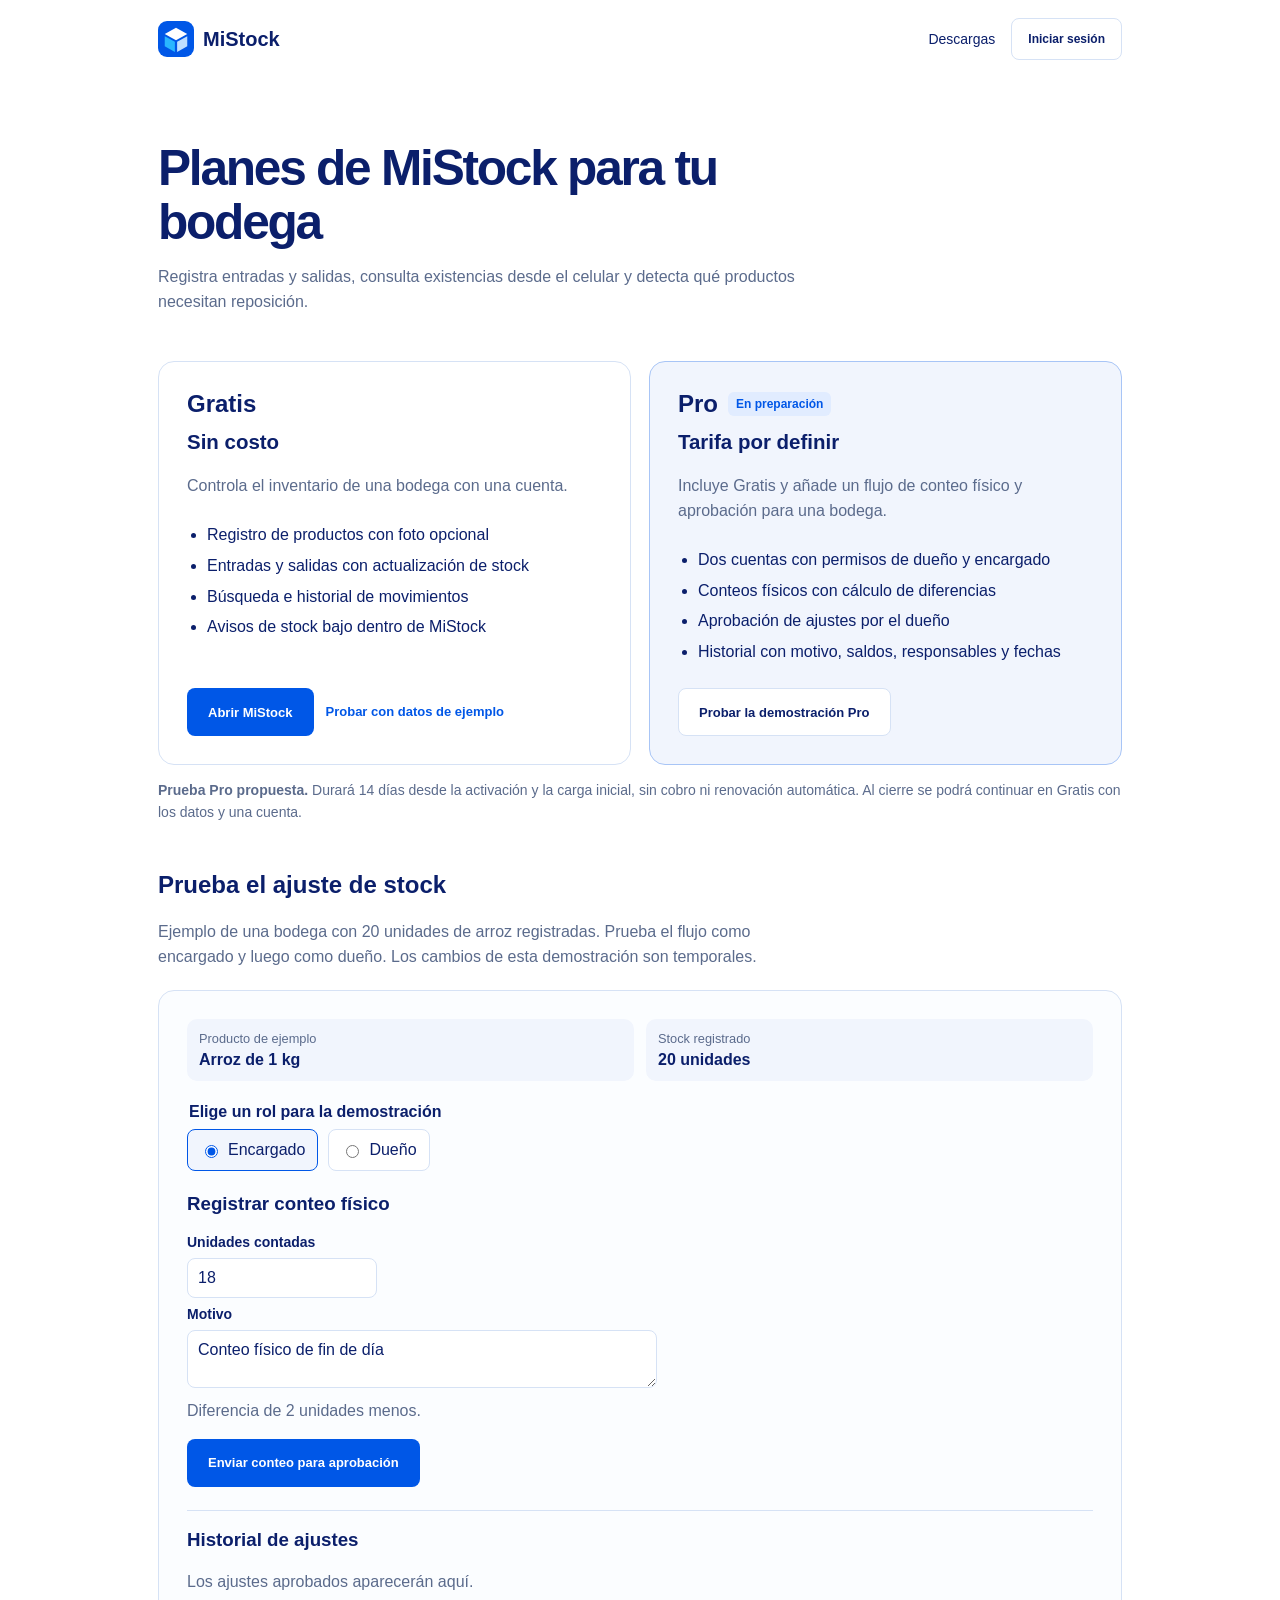
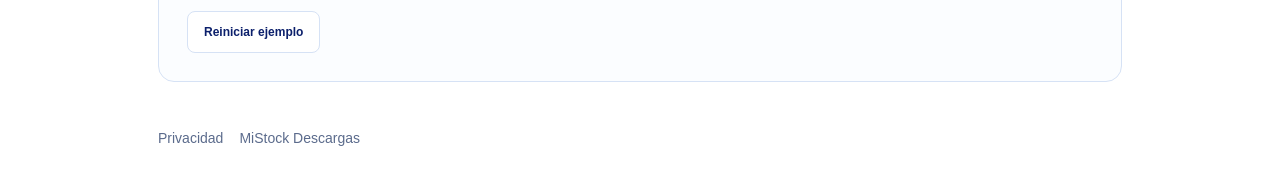
==== planes.html @ 6cb5d9ac "Publicar planes y demostración Pro de MiStock" ====
<!doctype html>
<html lang="es">
<head>
  <meta charset="utf-8">
  <meta name="viewport" content="width=device-width,initial-scale=1">
  <meta name="theme-color" content="#0057e7">
  <meta name="description" content="Compara MiStock Gratis y la propuesta de MiStock Pro para tu bodega. Prueba el flujo de conteo físico con datos de ejemplo.">
  <title>Planes de MiStock para bodegas</title>
  <link rel="icon" href="./logo.svg">
  <link rel="stylesheet" href="./base.css">
  <link rel="stylesheet" href="./planes.css">
  <script type="module" src="./planes.js"></script>
</head>
<body>
  <a class="skip-link" href="#contenido">Saltar al contenido</a>
  <header class="plans-header">
    <a class="plans-brand" href="./"><img src="./logo.svg" width="36" height="36" alt="">MiStock</a>
    <nav aria-label="Navegación">
      <a href="https://davjstudio.github.io/mistock-descargas/">Descargas</a>
      <a class="btn btn-outline btn-small" href="./">Iniciar sesión</a>
    </nav>
  </header>
  <main id="contenido" class="plans-main">
    <div class="plans-intro">
      <h1>Planes de MiStock para tu bodega</h1>
      <p>Registra entradas y salidas, consulta existencias desde el celular y detecta qué productos necesitan reposición.</p>
    </div>
    <div class="plans-grid">
      <section class="plan-card" aria-labelledby="gratis">
        <h2 id="gratis">Gratis</h2>
        <p class="plan-price">Sin costo</p>
        <p>Controla el inventario de una bodega con una cuenta.</p>
        <ul>
          <li>Registro de productos con foto opcional</li>
          <li>Entradas y salidas con actualización de stock</li>
          <li>Búsqueda e historial de movimientos</li>
          <li>Avisos de stock bajo dentro de MiStock</li>
        </ul>
        <div class="plan-actions">
          <a class="btn btn-primary" href="./">Abrir MiStock</a>
          <a class="text-link" href="./?demo=1">Probar con datos de ejemplo</a>
        </div>
      </section>
      <section class="plan-card plan-pro" aria-labelledby="pro">
        <h2 id="pro">Pro <span class="plan-label">En preparación</span></h2>
        <p class="plan-price">Tarifa por definir</p>
        <p>Incluye Gratis y añade un flujo de conteo físico y aprobación para una bodega.</p>
        <ul>
          <li>Dos cuentas con permisos de dueño y encargado</li>
          <li>Conteos físicos con cálculo de diferencias</li>
          <li>Aprobación de ajustes por el dueño</li>
          <li>Historial con motivo, saldos, responsables y fechas</li>
        </ul>
        <div class="plan-actions">
          <a class="btn btn-outline" href="#demo-pro">Probar la demostración Pro</a>
        </div>
      </section>
    </div>
    <p class="pilot-note"><strong>Prueba Pro propuesta.</strong> Durará 14 días desde la activación y la carga inicial, sin cobro ni renovación automática. Al cierre se podrá continuar en Gratis con los datos y una cuenta.</p>
    <section id="demo-pro" class="demo-section" aria-labelledby="demo-title">
      <h2 id="demo-title">Prueba el ajuste de stock</h2>
      <p>Ejemplo de una bodega con 20 unidades de arroz registradas. Prueba el flujo como encargado y luego como dueño. Los cambios de esta demostración son temporales.</p>
      <div class="demo-card">
        <div class="demo-summary">
          <div><span>Producto de ejemplo</span><strong>Arroz de 1 kg</strong></div>
          <div><span>Stock registrado</span><strong><output id="demo-stock">20</output> unidades</strong></div>
        </div>
        <fieldset class="role-picker">
          <legend>Elige un rol para la demostración</legend>
          <label><input type="radio" name="demo-role" value="encargado" checked> Encargado</label>
          <label><input type="radio" name="demo-role" value="dueno"> Dueño</label>
        </fieldset>
        <div id="encargado-panel">
          <h3>Registrar conteo físico</h3>
          <form id="demo-count">
            <label for="count-quantity">Unidades contadas</label>
            <input id="count-quantity" name="quantity" type="number" min="0" max="999999" step="1" value="18" required inputmode="numeric">
            <label for="count-reason">Motivo</label>
            <textarea id="count-reason" name="reason" maxlength="160" rows="2" required>Conteo físico de fin de día</textarea>
            <p class="difference" id="demo-difference">Diferencia de 2 unidades menos.</p>
            <button class="btn btn-primary" id="send-count" type="submit">Enviar conteo para aprobación</button>
          </form>
          <p id="count-locked" hidden>El conteo está pendiente. Cambia al rol Dueño para revisarlo.</p>
        </div>
        <div id="dueno-panel" hidden>
          <h3>Revisar conteo pendiente</h3>
          <p id="review-empty">El encargado debe enviar un conteo para que el dueño pueda revisarlo.</p>
          <div id="review-details" hidden>
            <dl class="audit-fields">
              <div><dt>Stock anterior</dt><dd id="review-stock"></dd></div>
              <div><dt>Conteo físico</dt><dd id="review-count"></dd></div>
              <div><dt>Diferencia</dt><dd id="review-difference"></dd></div>
              <div><dt>Motivo</dt><dd id="review-reason"></dd></div>
              <div><dt>Registrado por</dt><dd>Encargado de ejemplo</dd></div>
            </dl>
            <button class="btn btn-primary" id="approve-count" type="button">Aprobar ajuste</button>
          </div>
        </div>
        <p id="demo-status" class="demo-status" role="status"></p>
        <div class="demo-history">
          <h3>Historial de ajustes</h3>
          <p id="history-empty">Los ajustes aprobados aparecerán aquí.</p>
          <ol id="history-list" aria-label="Ajustes aprobados"></ol>
        </div>
        <button class="btn btn-outline btn-small" id="reset-demo" type="button">Reiniciar ejemplo</button>
      </div>
    </section>
  </main>
  <footer class="plans-footer"><a href="./privacidad.html">Privacidad</a><a href="https://davjstudio.github.io/mistock-descargas/">MiStock Descargas</a></footer>
</body>
</html>
---- base.css ----
:root{--blue:#0057e7;--navy:#0b1f6b;--bright:#1e88ff;--cyan:#29b6ff;--muted:#5b6b8c;--hint:#8a9bb8;--border:#d6e2f5;--ice:#f1f5fd;--green:#0e9f6e;--green-bg:#d9f5e8;--red:#e5484d;--red-bg:#ffdde0;--orange:#f59e0b}*{box-sizing:border-box}html{scroll-behavior:smooth;scroll-padding-top:24px}body{margin:0;background:#fff;color:var(--navy);font-family:Inter,ui-sans-serif,-apple-system,BlinkMacSystemFont,"Segoe UI",sans-serif;-webkit-font-smoothing:antialiased}a{color:inherit;text-decoration:none}button,input,select,textarea{font:inherit}button,a,input,select,textarea{touch-action:manipulation}button{cursor:pointer}button:disabled{cursor:wait;opacity:.55}button:focus-visible,a:focus-visible,summary:focus-visible{outline:3px solid var(--cyan);outline-offset:4px}input:focus,select:focus,textarea:focus{outline:2px solid var(--blue);outline-offset:1px}.btn{display:inline-flex;align-items:center;justify-content:center;gap:18px;border:1px solid transparent;border-radius:8px;min-height:48px;padding:14px 20px;font-size:13px;font-weight:700;text-decoration:none;cursor:pointer;transition:transform .15s,background .15s}.btn:hover{transform:translateY(-2px)}.btn-primary{background:var(--blue);color:#fff}.btn-primary:hover{background:#0436b8}.btn-dark{background:var(--navy);color:#fff}.btn-outline{background:#fff;border-color:var(--border);color:var(--navy)}.btn-white{color:var(--blue);background:white}.btn-small{min-height:42px;padding:10px 16px;font-size:12px}.text-link{font-weight:700;color:var(--blue);font-size:13px;line-height:1.8}.skip-link{position:absolute;top:-80px;left:16px;z-index:100;background:white;color:var(--navy);padding:12px;border:2px solid var(--blue)}.skip-link:focus{top:10px}section[id]{scroll-margin-top:20px}.hidden,[hidden]{display:none!important}@media(prefers-reduced-motion:reduce){html{scroll-behavior:auto}*,*:before,*:after{transition:none!important;animation:none!important}}
---- planes.css ----
.plans-header, .plans-main, .plans-footer {
  max-width: 1060px;
  margin: auto;
  padding-inline: clamp(16px, 5vw, 48px);
}
.plans-header, .plans-header nav, .plans-brand, .plans-footer {
  display: flex;
  align-items: center;
  gap: 16px;
}
.plans-header { justify-content: space-between; padding-block: 18px; }
.plans-brand { font-weight: 800; gap: 9px; font-size: 1.25rem; }
.plans-header nav, .plans-footer { font-size: .875rem; }
.plans-intro { padding-block: clamp(28px, 6vw, 64px) 30px; max-width: 680px; }
h1 { font-size: clamp(2rem, 5vw, 3.1rem); line-height: 1.08; letter-spacing: -.045em; margin: 0 0 16px; }
h2, h3 { line-height: 1.2; margin-top: 0; }
p, li, dd { line-height: 1.55; }
p { color: var(--muted); }
.plans-grid { display: grid; grid-template-columns: repeat(2, minmax(0, 1fr)); gap: 18px; }
.plan-card, .demo-card { background: white; border: 1px solid var(--border); border-radius: 16px; padding: clamp(18px, 3vw, 28px); }
.plan-card { display: flex; flex-direction: column; }
.plan-pro { background: var(--ice); border-color: #a8c5f6; }
.plan-card h2 { display: flex; align-items: center; gap: 10px; flex-wrap: wrap; margin-bottom: 8px; }
.plan-label { font-size: .75rem; font-weight: 700; color: var(--blue); background: #e1ecff; padding: 5px 8px; border-radius: 6px; }
.plan-price { font-size: 1.28rem; font-weight: 750; color: var(--navy); margin: 0; }
.plan-card ul { padding-inline-start: 20px; margin: 5px 0 20px; }
.plan-card li { padding-block: 3px; }
.plan-actions { display: flex; flex-wrap: wrap; align-items: center; gap: 12px; margin-top: auto; }
.pilot-note { margin: 15px 0 0; font-size: .875rem; }
.demo-section { margin-top: 48px; scroll-margin-top: 18px; }
.demo-section > p { max-width: 640px; margin-bottom: 20px; }
.demo-card { background: #fbfdff; }
.demo-summary { display: grid; grid-template-columns: repeat(2, minmax(0, 1fr)); gap: 12px; margin-bottom: 22px; }
.demo-summary > div { background: var(--ice); border-radius: 10px; padding: 12px; }
.demo-summary span, .audit-fields dt { display: block; color: var(--muted); font-size: .8rem; margin-bottom: 5px; }
.role-picker { border: 0; margin: 0 0 22px; padding: 0; display: flex; flex-wrap: wrap; gap: 10px; }
.role-picker legend { font-weight: 700; margin-bottom: 8px; }
.role-picker label { display: inline-flex; align-items: center; gap: 7px; min-height: 42px; border: 1px solid var(--border); border-radius: 8px; padding: 7px 12px; background: #fff; cursor: pointer; }
.role-picker label:has(:checked) { border-color: var(--blue); background: var(--ice); }
.role-picker input { accent-color: var(--blue); }
#demo-count { display: grid; gap: 8px; max-width: 470px; justify-items: start; }
#demo-count label { font-weight: 650; font-size: .875rem; }
#demo-count input, #demo-count textarea { border: 1px solid var(--border); border-radius: 8px; padding: 10px; color: var(--navy); background: white; width: 100%; }
#demo-count input { max-width: 190px; }
#demo-count textarea { resize: vertical; }
.difference { margin: 3px 0 7px; }
.demo-status { color: var(--navy); font-weight: 650; }
.demo-status:empty { display: none; }
.demo-history { border-top: 1px solid var(--border); margin-top: 23px; padding-top: 18px; }
#history-list { padding-inline-start: 21px; overflow-wrap: anywhere; }
#history-list:empty { display: none; }
.audit-fields { display: grid; grid-template-columns: repeat(auto-fit, minmax(132px, 1fr)); gap: 10px; }
.audit-fields > div { border-radius: 8px; padding: 9px; background: var(--ice); }
.audit-fields dd { margin: 0; overflow-wrap: anywhere; }
.plans-footer { padding-block: 24px 40px; margin-top: 24px; color: var(--muted); flex-wrap: wrap; }
@media (max-width: 640px) {
  .plans-grid { grid-template-columns: 1fr; }
  .plans-header, .plans-header nav { gap: 9px; }
  .plans-header nav .btn { padding-inline: 9px; }
}
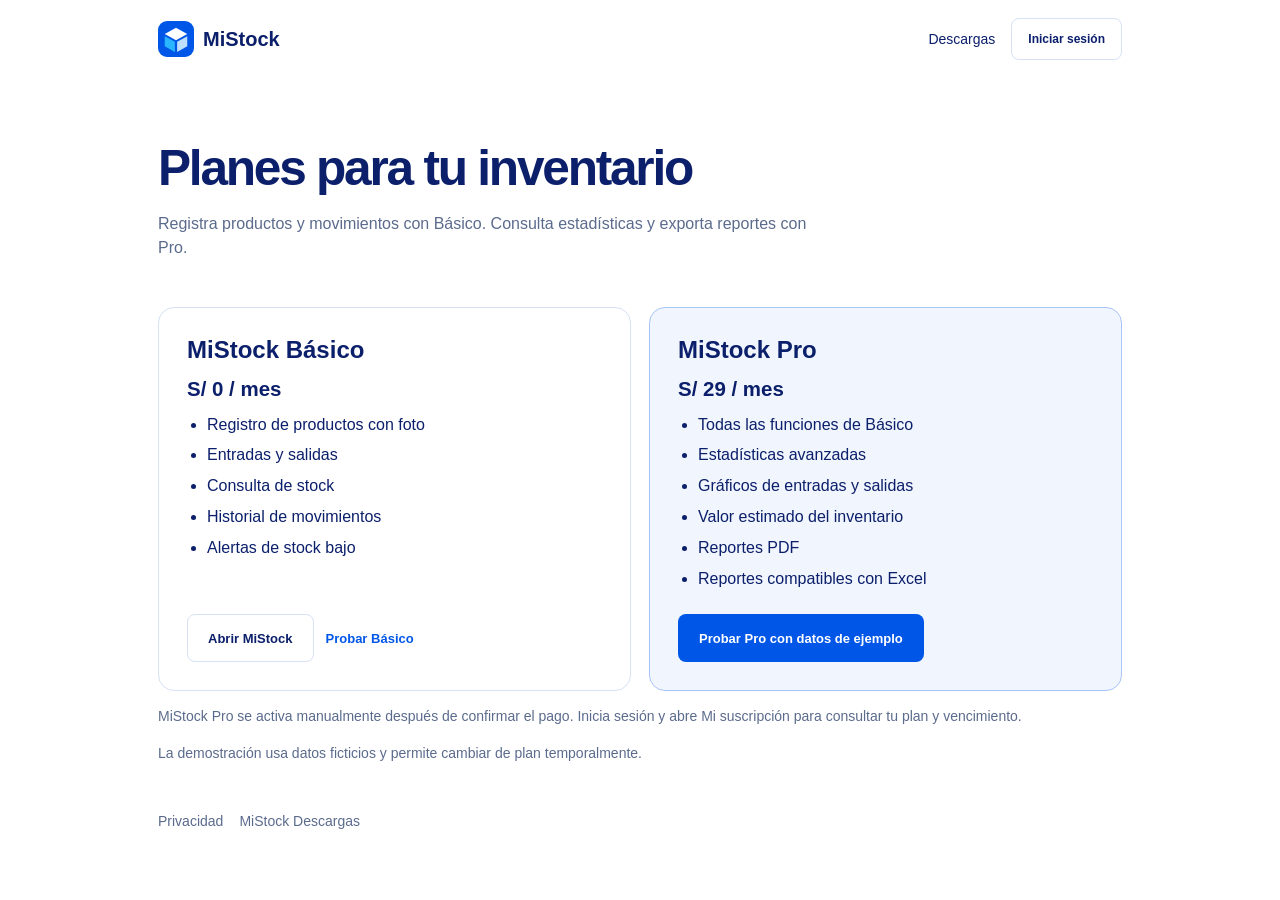
==== commit 919fe068: "Incorporar Básico y Pro con estadísticas y reportes" ====
--- a/planes.html
+++ b/planes.html
@@ -1,111 +1,41 @@
-<!doctype html>
-<html lang="es">
-<head>
-  <meta charset="utf-8">
-  <meta name="viewport" content="width=device-width,initial-scale=1">
-  <meta name="theme-color" content="#0057e7">
-  <meta name="description" content="Compara MiStock Gratis y la propuesta de MiStock Pro para tu bodega. Prueba el flujo de conteo físico con datos de ejemplo.">
-  <title>Planes de MiStock para bodegas</title>
-  <link rel="icon" href="./logo.svg">
-  <link rel="stylesheet" href="./base.css">
-  <link rel="stylesheet" href="./planes.css">
-  <script type="module" src="./planes.js"></script>
-</head>
-<body>
-  <a class="skip-link" href="#contenido">Saltar al contenido</a>
-  <header class="plans-header">
-    <a class="plans-brand" href="./"><img src="./logo.svg" width="36" height="36" alt="">MiStock</a>
-    <nav aria-label="Navegación">
-      <a href="https://davjstudio.github.io/mistock-descargas/">Descargas</a>
-      <a class="btn btn-outline btn-small" href="./">Iniciar sesión</a>
-    </nav>
-  </header>
-  <main id="contenido" class="plans-main">
-    <div class="plans-intro">
-      <h1>Planes de MiStock para tu bodega</h1>
-      <p>Registra entradas y salidas, consulta existencias desde el celular y detecta qué productos necesitan reposición.</p>
-    </div>
-    <div class="plans-grid">
-      <section class="plan-card" aria-labelledby="gratis">
-        <h2 id="gratis">Gratis</h2>
-        <p class="plan-price">Sin costo</p>
-        <p>Controla el inventario de una bodega con una cuenta.</p>
-        <ul>
-          <li>Registro de productos con foto opcional</li>
-          <li>Entradas y salidas con actualización de stock</li>
-          <li>Búsqueda e historial de movimientos</li>
-          <li>Avisos de stock bajo dentro de MiStock</li>
-        </ul>
-        <div class="plan-actions">
-          <a class="btn btn-primary" href="./">Abrir MiStock</a>
-          <a class="text-link" href="./?demo=1">Probar con datos de ejemplo</a>
-        </div>
-      </section>
-      <section class="plan-card plan-pro" aria-labelledby="pro">
-        <h2 id="pro">Pro <span class="plan-label">En preparación</span></h2>
-        <p class="plan-price">Tarifa por definir</p>
-        <p>Incluye Gratis y añade un flujo de conteo físico y aprobación para una bodega.</p>
-        <ul>
-          <li>Dos cuentas con permisos de dueño y encargado</li>
-          <li>Conteos físicos con cálculo de diferencias</li>
-          <li>Aprobación de ajustes por el dueño</li>
-          <li>Historial con motivo, saldos, responsables y fechas</li>
-        </ul>
-        <div class="plan-actions">
-          <a class="btn btn-outline" href="#demo-pro">Probar la demostración Pro</a>
-        </div>
-      </section>
-    </div>
-    <p class="pilot-note"><strong>Prueba Pro propuesta.</strong> Durará 14 días desde la activación y la carga inicial, sin cobro ni renovación automática. Al cierre se podrá continuar en Gratis con los datos y una cuenta.</p>
-    <section id="demo-pro" class="demo-section" aria-labelledby="demo-title">
-      <h2 id="demo-title">Prueba el ajuste de stock</h2>
-      <p>Ejemplo de una bodega con 20 unidades de arroz registradas. Prueba el flujo como encargado y luego como dueño. Los cambios de esta demostración son temporales.</p>
-      <div class="demo-card">
-        <div class="demo-summary">
-          <div><span>Producto de ejemplo</span><strong>Arroz de 1 kg</strong></div>
-          <div><span>Stock registrado</span><strong><output id="demo-stock">20</output> unidades</strong></div>
-        </div>
-        <fieldset class="role-picker">
-          <legend>Elige un rol para la demostración</legend>
-          <label><input type="radio" name="demo-role" value="encargado" checked> Encargado</label>
-          <label><input type="radio" name="demo-role" value="dueno"> Dueño</label>
-        </fieldset>
-        <div id="encargado-panel">
-          <h3>Registrar conteo físico</h3>
-          <form id="demo-count">
-            <label for="count-quantity">Unidades contadas</label>
-            <input id="count-quantity" name="quantity" type="number" min="0" max="999999" step="1" value="18" required inputmode="numeric">
-            <label for="count-reason">Motivo</label>
-            <textarea id="count-reason" name="reason" maxlength="160" rows="2" required>Conteo físico de fin de día</textarea>
-            <p class="difference" id="demo-difference">Diferencia de 2 unidades menos.</p>
-            <button class="btn btn-primary" id="send-count" type="submit">Enviar conteo para aprobación</button>
-          </form>
-          <p id="count-locked" hidden>El conteo está pendiente. Cambia al rol Dueño para revisarlo.</p>
-        </div>
-        <div id="dueno-panel" hidden>
-          <h3>Revisar conteo pendiente</h3>
-          <p id="review-empty">El encargado debe enviar un conteo para que el dueño pueda revisarlo.</p>
-          <div id="review-details" hidden>
-            <dl class="audit-fields">
-              <div><dt>Stock anterior</dt><dd id="review-stock"></dd></div>
-              <div><dt>Conteo físico</dt><dd id="review-count"></dd></div>
-              <div><dt>Diferencia</dt><dd id="review-difference"></dd></div>
-              <div><dt>Motivo</dt><dd id="review-reason"></dd></div>
-              <div><dt>Registrado por</dt><dd>Encargado de ejemplo</dd></div>
-            </dl>
-            <button class="btn btn-primary" id="approve-count" type="button">Aprobar ajuste</button>
-          </div>
-        </div>
-        <p id="demo-status" class="demo-status" role="status"></p>
-        <div class="demo-history">
-          <h3>Historial de ajustes</h3>
-          <p id="history-empty">Los ajustes aprobados aparecerán aquí.</p>
-          <ol id="history-list" aria-label="Ajustes aprobados"></ol>
-        </div>
-        <button class="btn btn-outline btn-small" id="reset-demo" type="button">Reiniciar ejemplo</button>
-      </div>
-    </section>
-  </main>
-  <footer class="plans-footer"><a href="./privacidad.html">Privacidad</a><a href="https://davjstudio.github.io/mistock-descargas/">MiStock Descargas</a></footer>
-</body>
-</html>
+<!doctype html>
+<html lang="es">
+<head>
+<meta charset="utf-8">
+<meta name="viewport" content="width=device-width,initial-scale=1">
+<meta name="theme-color" content="#0057e7">
+<meta name="description" content="MiStock Básico gratuito y MiStock Pro por S/ 29 al mes. Compara funciones y prueba los planes con datos de ejemplo.">
+<title>Planes Básico y Pro · MiStock</title>
+<link rel="icon" href="./logo.svg">
+<link rel="stylesheet" href="./base.css">
+<link rel="stylesheet" href="./planes.css">
+</head>
+<body>
+<a class="skip-link" href="#contenido">Saltar al contenido</a>
+<header class="plans-header">
+<a class="plans-brand" href="./"><img src="./logo.svg" width="36" height="36" alt="">MiStock</a>
+<nav aria-label="Navegación"><a href="https://davjstudio.github.io/mistock-descargas/">Descargas</a><a class="btn btn-outline btn-small" href="./">Iniciar sesión</a></nav>
+</header>
+<main class="plans-main" id="contenido">
+<section class="plans-intro">
+<h1>Planes para tu inventario</h1>
+<p>Registra productos y movimientos con Básico. Consulta estadísticas y exporta reportes con Pro.</p>
+</section>
+<div class="plans-grid">
+<section class="plan-card">
+<h2>MiStock Básico</h2><p class="plan-price">S/ 0 / mes</p>
+<ul><li>Registro de productos con foto</li><li>Entradas y salidas</li><li>Consulta de stock</li><li>Historial de movimientos</li><li>Alertas de stock bajo</li></ul>
+<div class="plan-actions"><a class="btn btn-outline" href="./">Abrir MiStock</a><a class="text-link" href="./?demo=1">Probar Básico</a></div>
+</section>
+<section class="plan-card plan-pro">
+<h2>MiStock Pro</h2><p class="plan-price">S/ 29 / mes</p>
+<ul><li>Todas las funciones de Básico</li><li>Estadísticas avanzadas</li><li>Gráficos de entradas y salidas</li><li>Valor estimado del inventario</li><li>Reportes PDF</li><li>Reportes compatibles con Excel</li></ul>
+<div class="plan-actions"><a class="btn btn-primary" href="./?demo=1&amp;page=pro&amp;demoPlan=pro">Probar Pro con datos de ejemplo</a></div>
+</section>
+</div>
+<p class="pilot-note">MiStock Pro se activa manualmente después de confirmar el pago. Inicia sesión y abre Mi suscripción para consultar tu plan y vencimiento.</p>
+<p class="pilot-note">La demostración usa datos ficticios y permite cambiar de plan temporalmente.</p>
+</main>
+<footer class="plans-footer"><a href="./privacidad.html">Privacidad</a><a href="https://davjstudio.github.io/mistock-descargas/">MiStock Descargas</a></footer>
+</body>
+</html>
